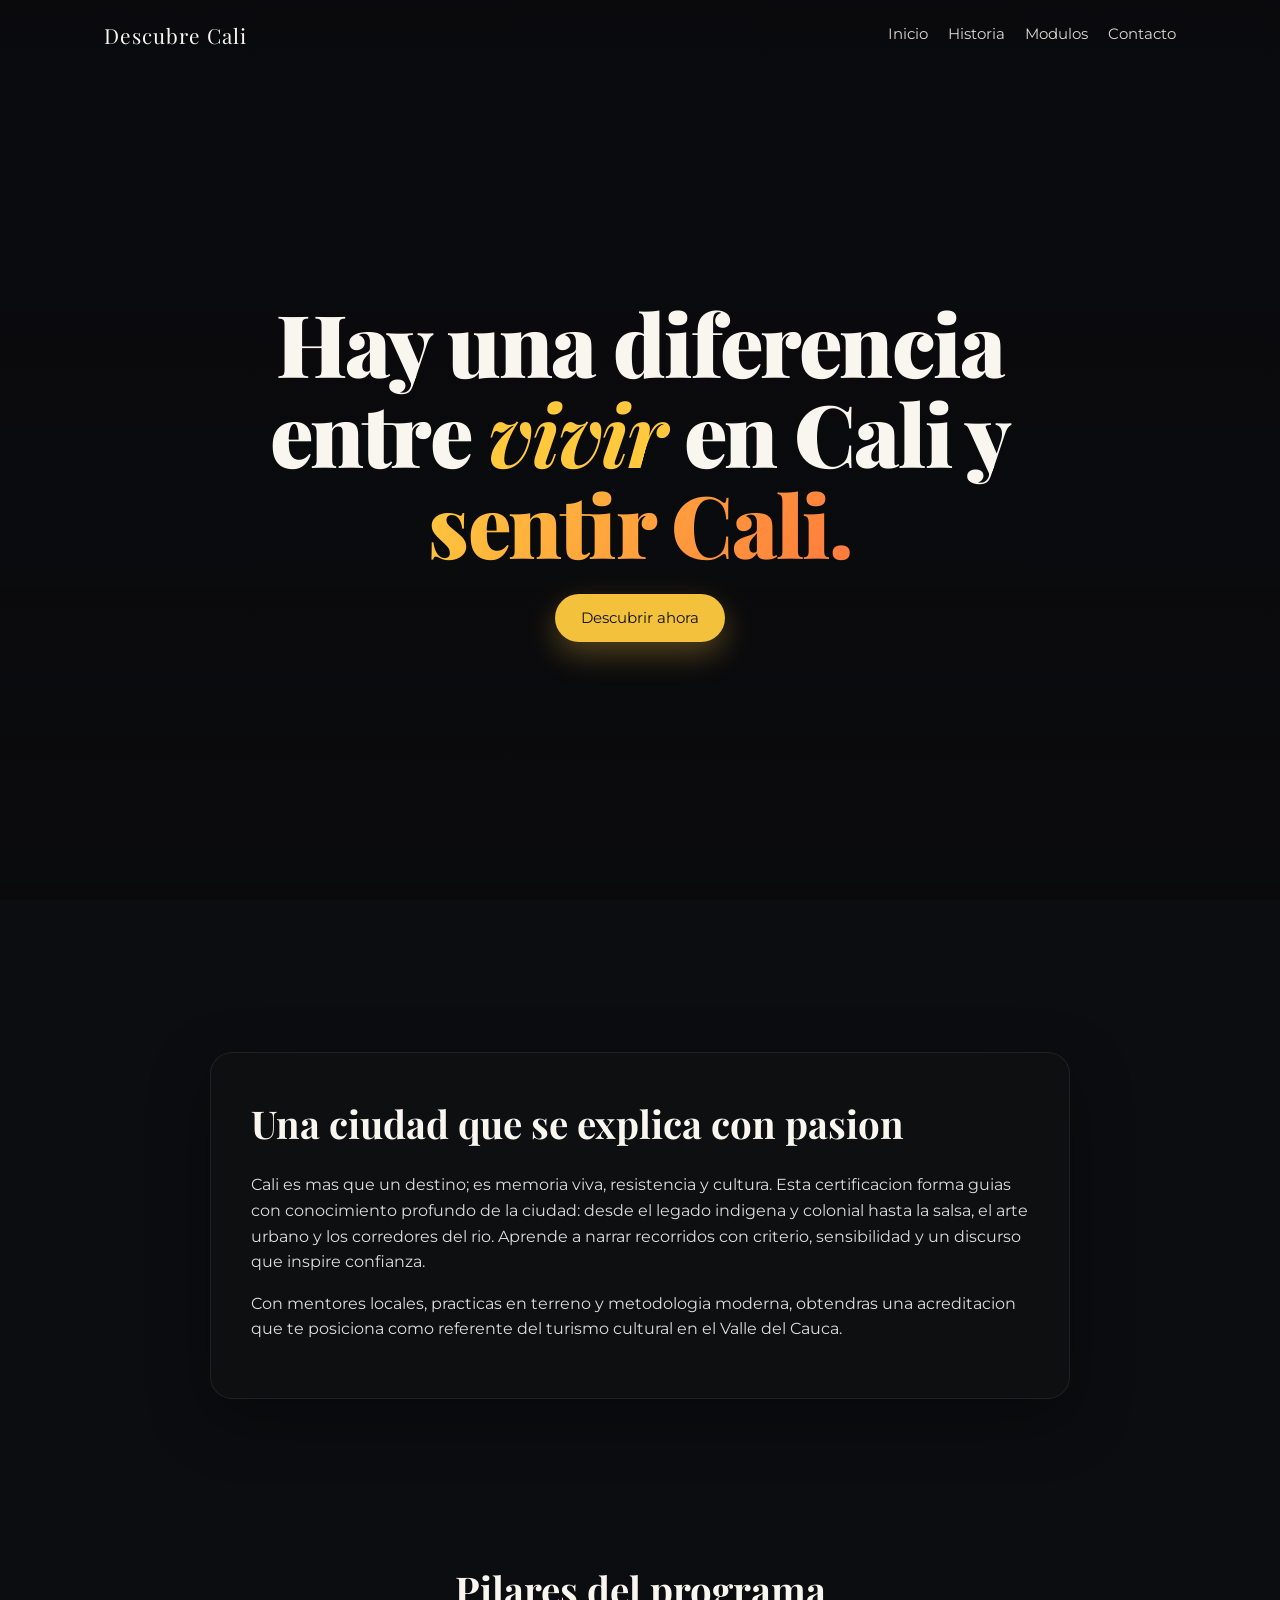
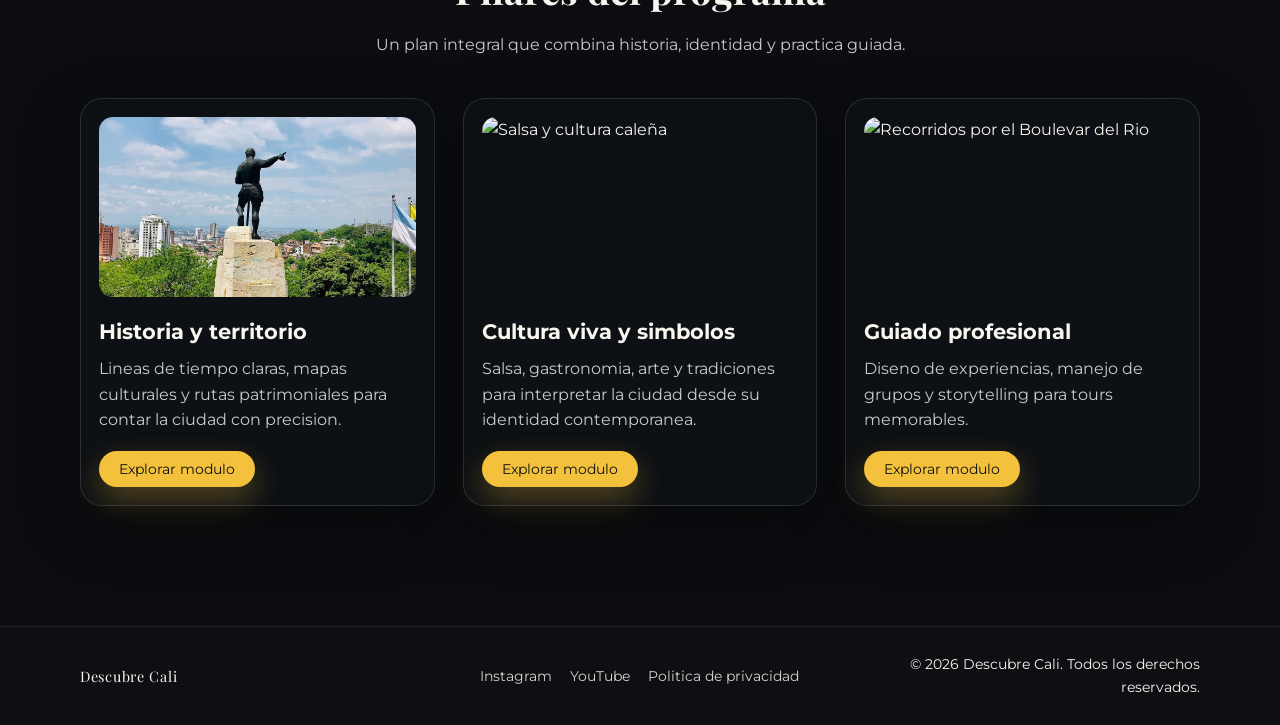
==== index.html @ f55038fa "Commit inicial proyecto pagina" ====
<!DOCTYPE html>
<html lang="es">
<head>
  <meta charset="UTF-8" />
  <meta name="viewport" content="width=device-width, initial-scale=1" />
  <title>Descubre Cali | Certificacion de Guias</title>
  <link rel="stylesheet" href="style.css" />
</head>
<body class="page">
  <!-- Background video layer -->
  <div class="bg-video" aria-hidden="true">
    <video
      class="bg-video__media"
      autoplay
      muted
      loop
      playsinline
      poster="media/cali-poster.jpg"
    >
      <source src="media/0522.mp4" type="video/mp4" />
    </video>
    <div class="bg-video__overlay"></div>
  </div>

  <!-- Header / Navigation -->
  <header class="site-header" id="site-header">
    <div class="site-header__inner">
      <a class="brand" href="#inicio" aria-label="Descubre Cali inicio">
        Descubre Cali
      </a>
      <nav class="nav" aria-label="Navegacion principal">
        <a class="nav__link" href="#inicio">Inicio</a>
        <a class="nav__link" href="#historia">Historia</a>
        <a class="nav__link" href="#modulos">Modulos</a>
        <a class="nav__link" href="#contacto">Contacto</a>
      </nav>
    </div>
  </header>

  <main class="main" id="inicio">
    <!-- Hero Section -->
    <section class="hero" aria-labelledby="hero-title">
      <div class="hero__content">
        <h1 class="hero__title" id="hero-title">
          Hay una diferencia entre <em>vivir</em> en Cali y <span class="hero__title-accent">sentir Cali.</span>
        </h1>
        <div class="hero__actions">
          <a class="btn btn--primary" href="#historia">Descubrir ahora</a>
        </div>
      </div>
    </section>

    <!-- Intro / Context Section -->
    <section class="intro" id="historia" aria-labelledby="intro-title">
      <div class="intro__inner">
        <h2 class="intro__title" id="intro-title">Una ciudad que se explica con pasion</h2>
        <p class="intro__text">
          Cali es mas que un destino; es memoria viva, resistencia y cultura.
          Esta certificacion forma guias con conocimiento profundo de la ciudad:
          desde el legado indigena y colonial hasta la salsa, el arte urbano y
          los corredores del rio. Aprende a narrar recorridos con criterio,
          sensibilidad y un discurso que inspire confianza.
        </p>
        <p class="intro__text">
          Con mentores locales, practicas en terreno y metodologia moderna,
          obtendras una acreditacion que te posiciona como referente del turismo
          cultural en el Valle del Cauca.
        </p>
      </div>
    </section>

    <!-- Feature Cards Section -->
    <section class="features" id="modulos" aria-labelledby="features-title">
      <div class="features__header">
        <h2 class="features__title" id="features-title">Pilares del programa</h2>
        <p class="features__subtitle">
          Un plan integral que combina historia, identidad y practica guiada.
        </p>
      </div>
      <div class="features__grid">
        <article class="feature-card">
          <img
            class="feature-card__image"
            src="media/sebastian.jpg"
            alt="Arquitectura historica de Cali"
          />
          <div class="feature-card__body">
            <h3 class="feature-card__title">Historia y territorio</h3>
            <p class="feature-card__text">
              Lineas de tiempo claras, mapas culturales y rutas patrimoniales
              para contar la ciudad con precision.
            </p>
            <button class="btn btn--primary btn--small" type="button">
              Explorar modulo
            </button>
          </div>
        </article>

        <article class="feature-card">
          <img
            class="feature-card__image"
            src="https://example.com/cali-cultura.jpg"
            alt="Salsa y cultura caleña"
          />
          <div class="feature-card__body">
            <h3 class="feature-card__title">Cultura viva y simbolos</h3>
            <p class="feature-card__text">
              Salsa, gastronomia, arte y tradiciones para interpretar la ciudad
              desde su identidad contemporanea.
            </p>
            <button class="btn btn--primary btn--small" type="button">
              Explorar modulo
            </button>
          </div>
        </article>

        <article class="feature-card">
          <img
            class="feature-card__image"
            src="https://example.com/cali-recorridos.jpg"
            alt="Recorridos por el Boulevar del Rio"
          />
          <div class="feature-card__body">
            <h3 class="feature-card__title">Guiado profesional</h3>
            <p class="feature-card__text">
              Diseno de experiencias, manejo de grupos y storytelling para tours
              memorables.
            </p>
            <button class="btn btn--primary btn--small" type="button">
              Explorar modulo
            </button>
          </div>
        </article>
      </div>
    </section>
  </main>

  <!-- Footer -->
  <footer class="footer" id="contacto">
    <div class="footer__inner">
      <div class="footer__brand">Descubre Cali</div>
      <div class="footer__links">
        <a class="footer__link" href="#">Instagram</a>
        <a class="footer__link" href="#">YouTube</a>
        <a class="footer__link" href="#">Politica de privacidad</a>
      </div>
      <div class="footer__copy">© 2026 Descubre Cali. Todos los derechos reservados.</div>
    </div>
  </footer>

  <script src="script.js"></script>
</body>
</html>
---- style.css ----
@import url("https://fonts.googleapis.com/css2?family=Montserrat:wght@300;400;500;600;700&display=swap");
@import url("https://fonts.googleapis.com/css2?family=Playfair+Display:wght@600;700;900&family=Inter:wght@300;400;500;600&display=swap");

:root {
  --font-display: "Playfair Display", serif;
    --color-accent: #ffc83d;       /* amarillo Cali */
  --color-accent-hover: #ffd866;
  --color-accent-glow: rgba(255, 200, 61, 0.45);
  --color-ivory: #f9f5ef;
  --color-gold: #f4c13d;
  --color-gold-dark: #d9a726;
  --color-ink: #0f1113;
  --color-ink-80: rgba(15, 17, 19, 0.8);
  --color-ink-60: rgba(15, 17, 19, 0.6);
  --color-glass: rgba(18, 20, 24, 0.55);
  --color-glass-border: rgba(255, 255, 255, 0.12);
  --shadow-soft: 0 20px 60px rgba(0, 0, 0, 0.35);
  --radius-lg: 22px;
  --radius-md: 14px;
  --radius-sm: 10px;
  --container-width: 1120px;
  --header-height: 72px;
}

* {
  box-sizing: border-box;
  margin: 0;
  padding: 0;
}

body.page {
  font-family: "Montserrat", sans-serif;
  color: var(--color-ivory);
  background: #0b0d10;
  min-height: 100vh;
  line-height: 1.6;
  overflow-x: hidden;
}

a {
  color: inherit;
  text-decoration: none;
}

button {
  font-family: inherit;
}

.bg-video {
  position: fixed;
  inset: 0;
  z-index: -2;
  width: 100vw;
  height: 100vh;
  overflow: hidden;
}

.bg-video__media {
  width: 100%;
  height: 100%;
  object-fit: cover;
}

.bg-video__overlay {
  position: absolute;
  inset: 0;
  background:
    linear-gradient(180deg, rgba(11,11,13,0.55) 0%, rgba(11,11,13,0.7) 60%, rgba(11,11,13,0.92) 100%);
  backdrop-filter: brightness(0.85) saturate(1.1);
}

.site-header {
  position: sticky;
  top: 0;
  height: var(--header-height);
  width: 100%;
  z-index: 10;
  transition: background-color 0.3s ease, backdrop-filter 0.3s ease;
}

.site-header__inner {
  max-width: var(--container-width);
  margin: 0 auto;
  padding: 0 24px;
  height: 100%;
  display: flex;
  align-items: center;
  justify-content: space-between;
}

.site-header--scrolled {
  background-color: rgba(6, 8, 10, 0.75);
  backdrop-filter: blur(12px);
  border-bottom: 1px solid rgba(255, 255, 255, 0.08);
}

.brand {
  font-family: "Playfair Display", serif;
  font-size: 1.3rem;
  letter-spacing: 0.05em;
}

.nav {
  display: flex;
  gap: 20px;
  font-size: 0.95rem;
}

.nav__link {
  position: relative;
  padding-bottom: 4px;
  opacity: 0.88;
  transition: opacity 0.3s ease;
}

.nav__link::after {
  content: "";
  position: absolute;
  left: 0;
  bottom: 0;
  width: 0;
  height: 2px;
  background: var(--color-gold);
  transition: width 0.3s ease;
}

.nav__link:hover,
.nav__link:focus {
  opacity: 1;
}

.nav__link:hover::after,
.nav__link:focus::after {
  width: 100%;
}

.main {
  position: relative;
  z-index: 1;
}

.hero {
  min-height: 100svh;
  display: grid;
  align-items: center;
  justify-items: center;
  padding: var(--header-height) 24px 24px;
}

.hero__content {
  width: 100%;
  max-width: 720px;
  margin: 0 auto;
  text-align: center;
  transform: translateY(-8vh);
}

.hero__eyebrow {
  text-transform: uppercase;
  letter-spacing: 0.3em;
  font-size: 0.75rem;
  color: var(--color-gold);
  margin-bottom: 18px;
}

.hero__title {
  font-family: var(--font-display);
  font-weight: 900;
  font-size: clamp(2.4rem, 7vw, 5.4rem);
  line-height: 1.05;
  letter-spacing: -0.02em;
  margin: 0 0 1.5rem;
}
.hero__title em {
  font-style: italic;
  font-weight: 700;
  color: var(--color-accent);
}
.hero__title-accent {
  display: inline-block;
  background: linear-gradient(120deg, #ffc83d 0%, #ff7a3d 100%);
  -webkit-background-clip: text;
  background-clip: text;
  color: transparent;
}

.hero__actions {
  display: flex;
  justify-content: center;
  gap: 16px;
  flex-wrap: wrap;
  margin-top: 24px;
}

.hero__badge {
  margin-top: 40px;
  display: inline-flex;
  gap: 12px;
  align-items: center;
  padding: 10px 18px;
  border-radius: 999px;
  background: rgba(244, 193, 61, 0.15);
  border: 1px solid rgba(244, 193, 61, 0.4);
  max-width: fit-content;
}

.hero__badge-label {
  font-size: 0.75rem;
  letter-spacing: 0.2em;
  text-transform: uppercase;
}

.hero__badge-value {
  font-weight: 600;
}

.btn {
  border: none;
  cursor: pointer;
  border-radius: 999px;
  padding: 12px 26px;
  font-size: 0.95rem;
  transition: transform 0.3s ease, box-shadow 0.3s ease, background-color 0.3s ease, color 0.3s ease;
}

.btn--primary {
  background: var(--color-gold);
  color: var(--color-ink);
  box-shadow: 0 12px 30px rgba(244, 193, 61, 0.3);
}

.btn--primary:hover {
  background: var(--color-gold-dark);
  transform: translateY(-1px);
}

.btn--ghost {
  background: transparent;
  color: var(--color-ivory);
  border: 1px solid rgba(255, 255, 255, 0.35);
}

.btn--ghost:hover {
  background: rgba(255, 255, 255, 0.08);
  transform: translateY(-1px);
}

.btn--small {
  padding: 10px 20px;
  font-size: 0.85rem;
}

.intro {
  padding: 80px 24px;
  scroll-margin-top: calc(var(--header-height) + 16px);
}

.intro__inner {
  max-width: 860px;
  margin: 0 auto;
  background: var(--color-ink-60);
  border: 1px solid rgba(255, 255, 255, 0.08);
  border-radius: var(--radius-lg);
  padding: 40px;
  box-shadow: var(--shadow-soft);
}

.intro__title {
  font-family: "Playfair Display", serif;
  font-size: clamp(1.8rem, 3vw, 2.6rem);
  margin-bottom: 18px;
}

.intro__text {
  color: rgba(255, 255, 255, 0.86);
  margin-bottom: 16px;
}

.features {
  padding: 80px 24px 120px;
}

.features__header {
  max-width: 720px;
  margin: 0 auto 40px;
  text-align: center;
}

.features__title {
  font-family: "Playfair Display", serif;
  font-size: clamp(2rem, 3vw, 2.8rem);
  margin-bottom: 12px;
}

.features__subtitle {
  color: rgba(255, 255, 255, 0.78);
}

.features__grid {
  max-width: var(--container-width);
  margin: 0 auto;
  display: grid;
  gap: 28px;
}

.feature-card {
  background: var(--color-glass);
  border: 1px solid var(--color-glass-border);
  border-radius: var(--radius-lg);
  padding: 18px;
  display: grid;
  gap: 18px;
  backdrop-filter: blur(16px);
  box-shadow: var(--shadow-soft);
  transition: transform 0.35s ease, box-shadow 0.35s ease;
}

.feature-card:hover {
  transform: scale(1.03);
  box-shadow: 0 24px 80px rgba(0, 0, 0, 0.4);
}

.feature-card__image {
  width: 100%;
  height: 180px;
  object-fit: cover;
  border-radius: var(--radius-md);
}

.feature-card__title {
  font-size: 1.3rem;
  margin-bottom: 8px;
}

.feature-card__text {
  color: rgba(255, 255, 255, 0.78);
  margin-bottom: 18px;
}

.footer {
  background: var(--color-ink-80);
  padding: 26px 24px;
  border-top: 1px solid rgba(255, 255, 255, 0.08);
}

.footer__inner {
  max-width: var(--container-width);
  margin: 0 auto;
  display: grid;
  gap: 12px;
  text-align: center;
  font-size: 0.9rem;
}

.footer__brand {
  font-family: "Playfair Display", serif;
  letter-spacing: 0.05em;
}

.footer__links {
  display: flex;
  justify-content: center;
  gap: 18px;
  flex-wrap: wrap;
}

.footer__link {
  opacity: 0.85;
  transition: opacity 0.3s ease;
}

.footer__link:hover {
  opacity: 1;
}

@media (min-width: 768px) {
  .hero {
    padding: var(--header-height) 48px 32px;
  }

  .hero__content {
    margin: 0;
  }

  .features__grid {
    grid-template-columns: repeat(2, minmax(0, 1fr));
  }

  .footer__inner {
    grid-template-columns: repeat(3, minmax(0, 1fr));
    text-align: left;
    align-items: center;
  }

  .footer__links {
    justify-content: center;
  }

  .footer__copy {
    text-align: right;
  }
}

@media (min-width: 1024px) {
  .hero {
    padding: 160px 64px 120px;
  }

  .features__grid {
    grid-template-columns: repeat(3, minmax(0, 1fr));
  }
}

@media (min-width: 1280px) {
  .hero__content {
    max-width: 760px;
  }
}

@media (prefers-reduced-motion: reduce) {
  *,
  *::before,
  *::after {
    animation-duration: 0.01ms !important;
    animation-iteration-count: 1 !important;
    transition-duration: 0.01ms !important;
    scroll-behavior: auto !important;
  }
}
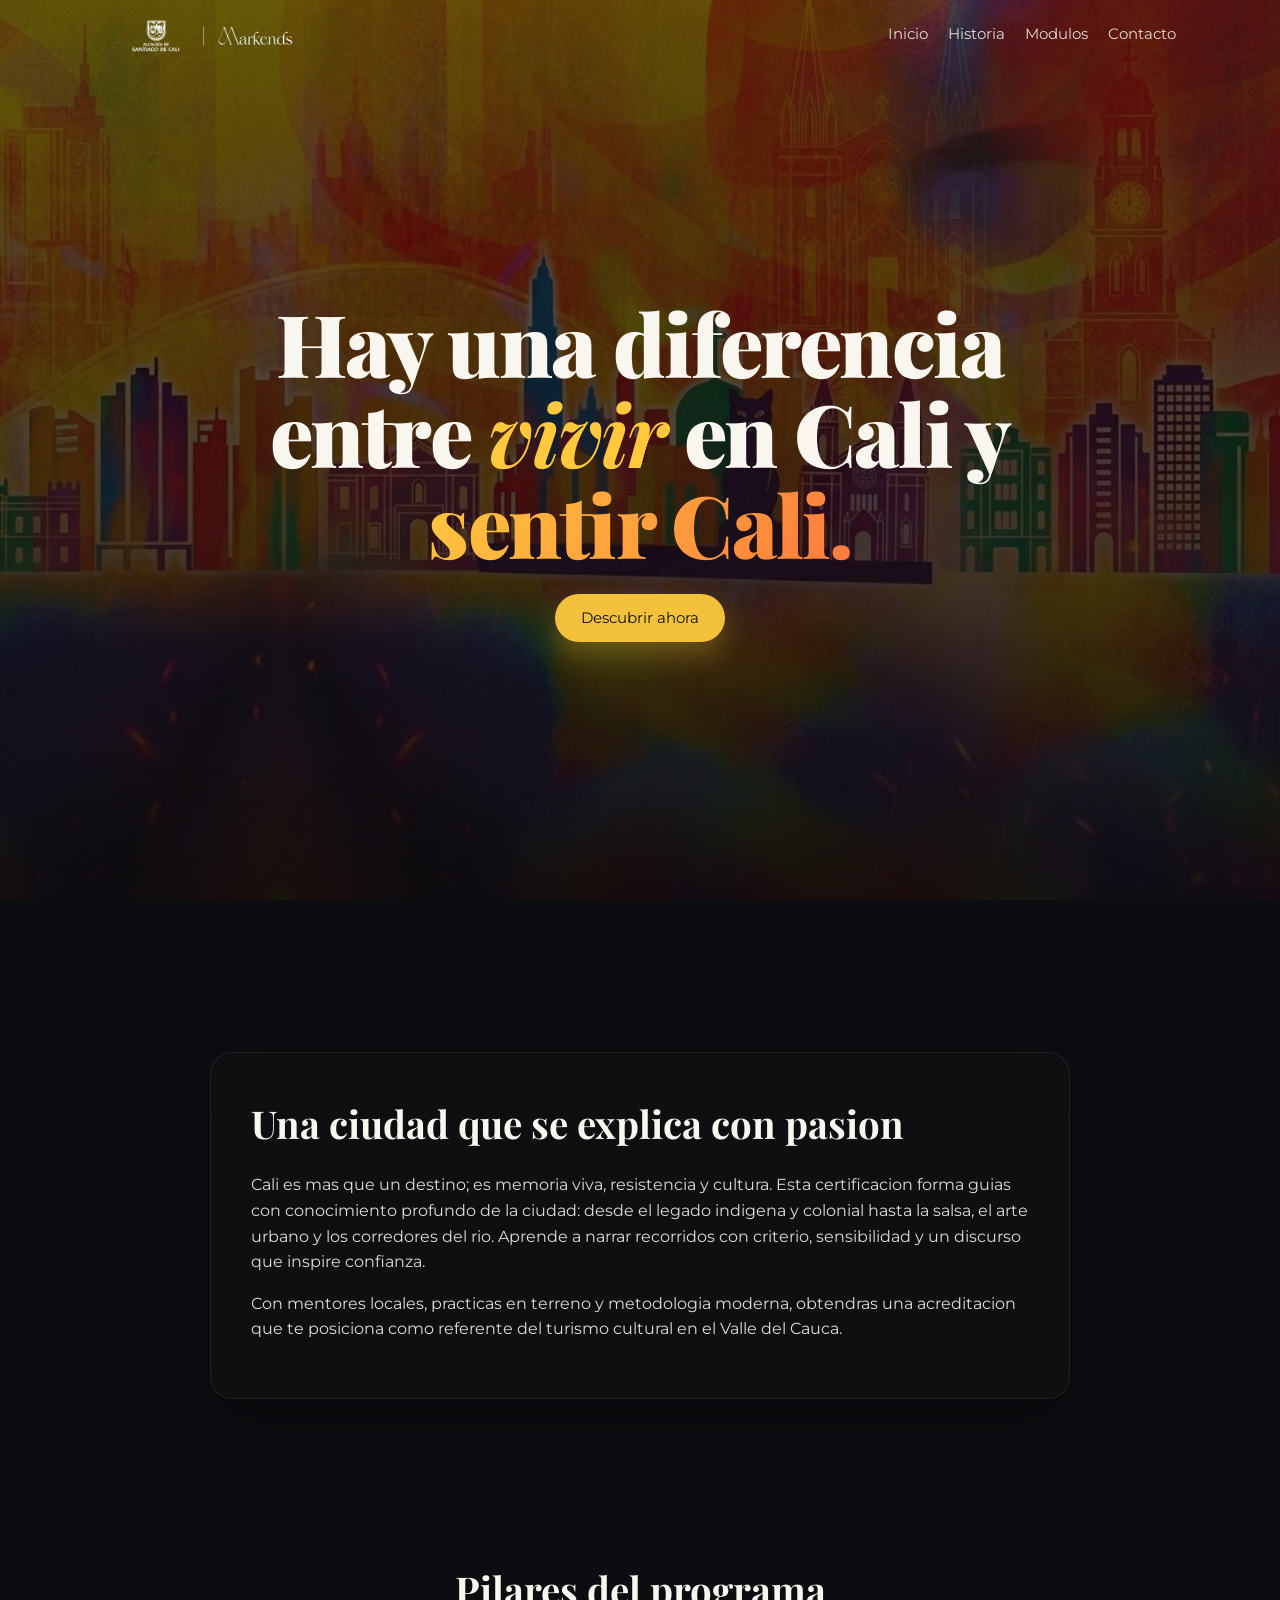
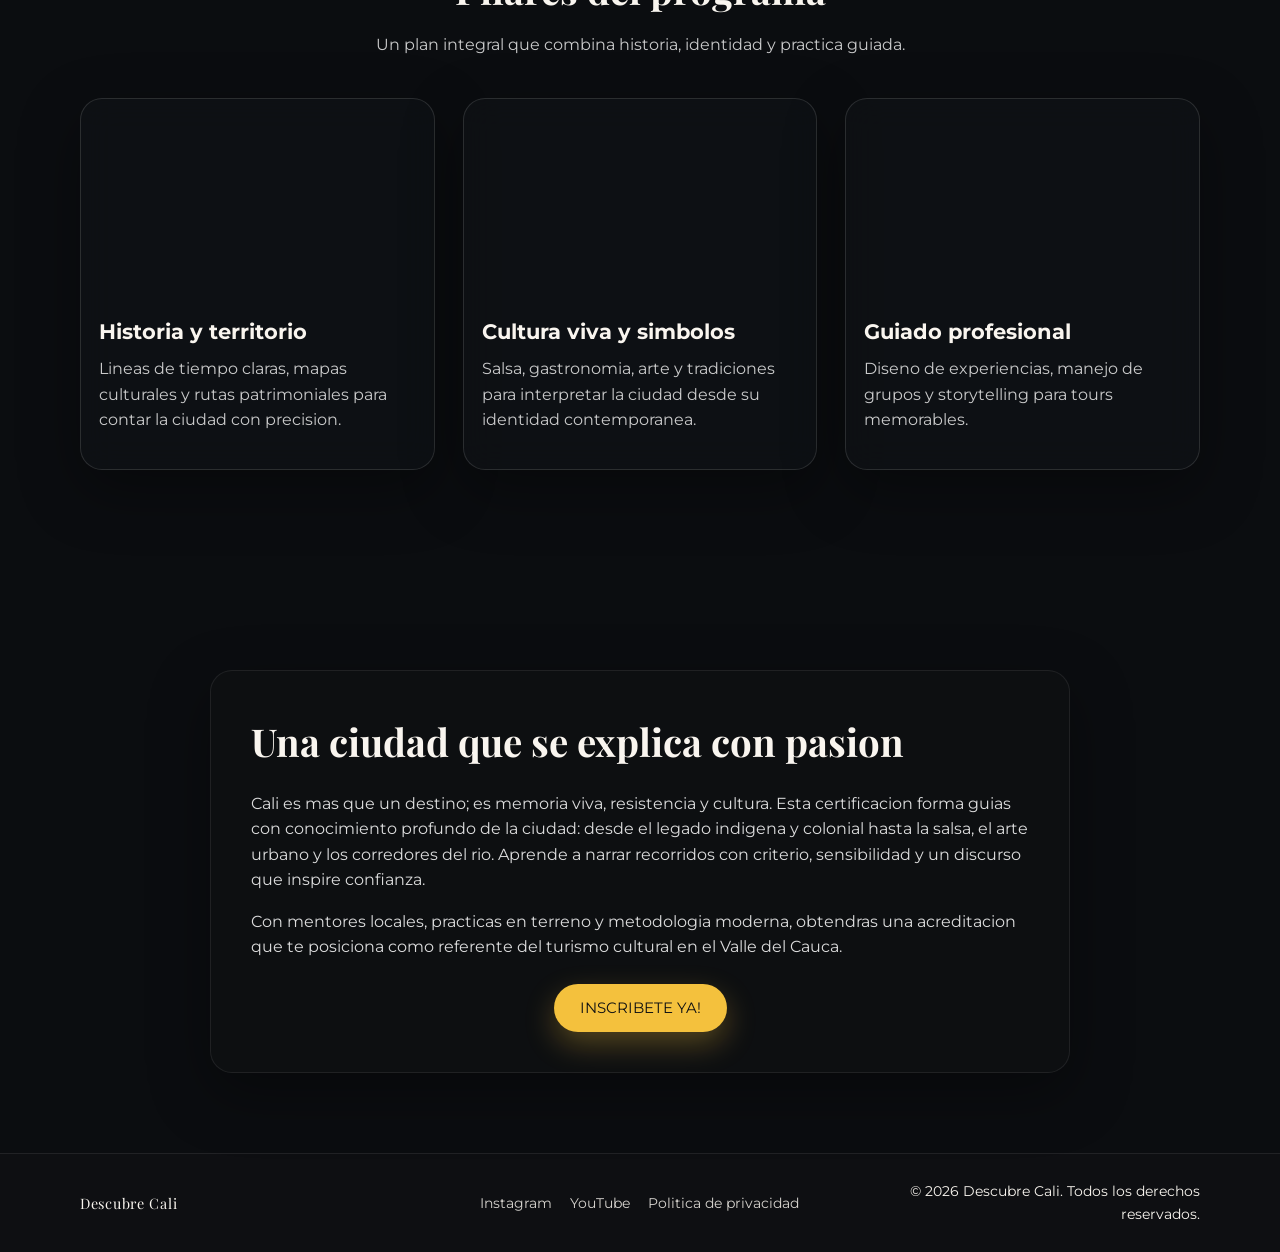
==== commit 453706f2: "cualquiercosa" ====
--- a/index.html
+++ b/index.html
@@ -7,18 +7,9 @@
   <link rel="stylesheet" href="style.css" />
 </head>
 <body class="page">
-  <!-- Background video layer -->
+  <!-- Background media layer -->
   <div class="bg-video" aria-hidden="true">
-    <video
-      class="bg-video__media"
-      autoplay
-      muted
-      loop
-      playsinline
-      poster="media/cali-poster.jpg"
-    >
-      <source src="media/0522.mp4" type="video/mp4" />
-    </video>
+    <img class="bg-video__media" src="media/nere.jpeg" alt="" />
     <div class="bg-video__overlay"></div>
   </div>
 
@@ -26,7 +17,7 @@
   <header class="site-header" id="site-header">
     <div class="site-header__inner">
       <a class="brand" href="#inicio" aria-label="Descubre Cali inicio">
-        Descubre Cali
+        <img class="brand__logo" src="media/dossier.png" alt="Descubre Cali" />
       </a>
       <nav class="nav" aria-label="Navegacion principal">
         <a class="nav__link" href="#inicio">Inicio</a>
@@ -79,64 +70,88 @@
       </div>
       <div class="features__grid">
         <article class="feature-card">
-          <img
-            class="feature-card__image"
-            src="media/sebastian.jpg"
-            alt="Arquitectura historica de Cali"
-          />
+          <video
+            class="feature-card__media"
+            muted
+            loop
+            playsinline
+            preload="metadata"
+          >
+            <source src="media/0522.mp4" type="video/mp4" />
+          </video>
           <div class="feature-card__body">
             <h3 class="feature-card__title">Historia y territorio</h3>
             <p class="feature-card__text">
               Lineas de tiempo claras, mapas culturales y rutas patrimoniales
               para contar la ciudad con precision.
             </p>
-            <button class="btn btn--primary btn--small" type="button">
-              Explorar modulo
-            </button>
           </div>
         </article>
 
         <article class="feature-card">
-          <img
-            class="feature-card__image"
-            src="https://example.com/cali-cultura.jpg"
-            alt="Salsa y cultura caleña"
-          />
+          <video
+            class="feature-card__media"
+            muted
+            loop
+            playsinline
+            preload="metadata"
+          >
+            <source src="media/cali-cultura.mp4" type="video/mp4" />
+          </video>
           <div class="feature-card__body">
             <h3 class="feature-card__title">Cultura viva y simbolos</h3>
             <p class="feature-card__text">
               Salsa, gastronomia, arte y tradiciones para interpretar la ciudad
               desde su identidad contemporanea.
             </p>
-            <button class="btn btn--primary btn--small" type="button">
-              Explorar modulo
-            </button>
           </div>
         </article>
 
         <article class="feature-card">
-          <img
-            class="feature-card__image"
-            src="https://example.com/cali-recorridos.jpg"
-            alt="Recorridos por el Boulevar del Rio"
-          />
+          <video
+            class="feature-card__media"
+            muted
+            loop
+            playsinline
+            preload="metadata"
+          >
+            <source src="media/cali-recorridos.mp4" type="video/mp4" />
+          </video>
           <div class="feature-card__body">
             <h3 class="feature-card__title">Guiado profesional</h3>
             <p class="feature-card__text">
               Diseno de experiencias, manejo de grupos y storytelling para tours
               memorables.
             </p>
-            <button class="btn btn--primary btn--small" type="button">
-              Explorar modulo
-            </button>
           </div>
         </article>
+      </div>
+    </section>
+
+    <section class="intro" id="historia" aria-labelledby="intro-title">
+      <div class="intro__inner">
+        <h2 class="intro__title" id="intro-title">Una ciudad que se explica con pasion</h2>
+        <p class="intro__text">
+          Cali es mas que un destino; es memoria viva, resistencia y cultura.
+          Esta certificacion forma guias con conocimiento profundo de la ciudad:
+          desde el legado indigena y colonial hasta la salsa, el arte urbano y
+          los corredores del rio. Aprende a narrar recorridos con criterio,
+          sensibilidad y un discurso que inspire confianza.
+        </p>
+        <p class="intro__text">
+          Con mentores locales, practicas en terreno y metodologia moderna,
+          obtendras una acreditacion que te posiciona como referente del turismo
+          cultural en el Valle del Cauca.
+        </p>
+        <div class="hero__actions">
+          <a class="btn btn--primary" href="#historia">INSCRIBETE YA!</a>
+        </div>
       </div>
     </section>
   </main>
 
   <!-- Footer -->
-  <footer class="footer" id="contacto">
+  <footer class="footer" id="footer">
     <div class="footer__inner">
       <div class="footer__brand">Descubre Cali</div>
       <div class="footer__links">
--- a/style.css
+++ b/style.css
@@ -95,9 +95,16 @@
 }
 
 .brand {
-  font-family: "Playfair Display", serif;
-  font-size: 1.3rem;
-  letter-spacing: 0.05em;
+  display: inline-flex;
+  align-items: center;
+  gap: 10px;
+}
+
+.brand__logo {
+  height: clamp(28px, 3.2vw, 44px);
+  width: auto;
+  max-width: 200px;
+  display: block;
 }
 
 .nav {
@@ -307,24 +314,36 @@
   background: var(--color-glass);
   border: 1px solid var(--color-glass-border);
   border-radius: var(--radius-lg);
-  padding: 18px;
+  padding: 0;
   display: grid;
   gap: 18px;
   backdrop-filter: blur(16px);
   box-shadow: var(--shadow-soft);
-  transition: transform 0.35s ease, box-shadow 0.35s ease;
+  overflow: hidden;
+  transition: transform 0.35s ease, box-shadow 0.35s ease, border-color 0.35s ease, background-color 0.35s ease;
 }
 
 .feature-card:hover {
-  transform: scale(1.03);
-  box-shadow: 0 24px 80px rgba(0, 0, 0, 0.4);
-}
-
-.feature-card__image {
+  transform: translateY(-8px) scale(1.02);
+  background-color: rgba(30, 34, 40, 0.6);
+  border-color: rgba(255, 200, 61, 0.35);
+  box-shadow: 0 30px 90px rgba(0, 0, 0, 0.45), 0 0 30px rgba(255, 200, 61, 0.18);
+}
+
+.feature-card__media {
   width: 100%;
   height: 180px;
   object-fit: cover;
-  border-radius: var(--radius-md);
+  display: block;
+  transition: transform 0.35s ease;
+}
+
+.feature-card__body {
+  padding: 18px;
+}
+
+.feature-card:hover .feature-card__media {
+  transform: scale(1.08);
 }
 
 .feature-card__title {
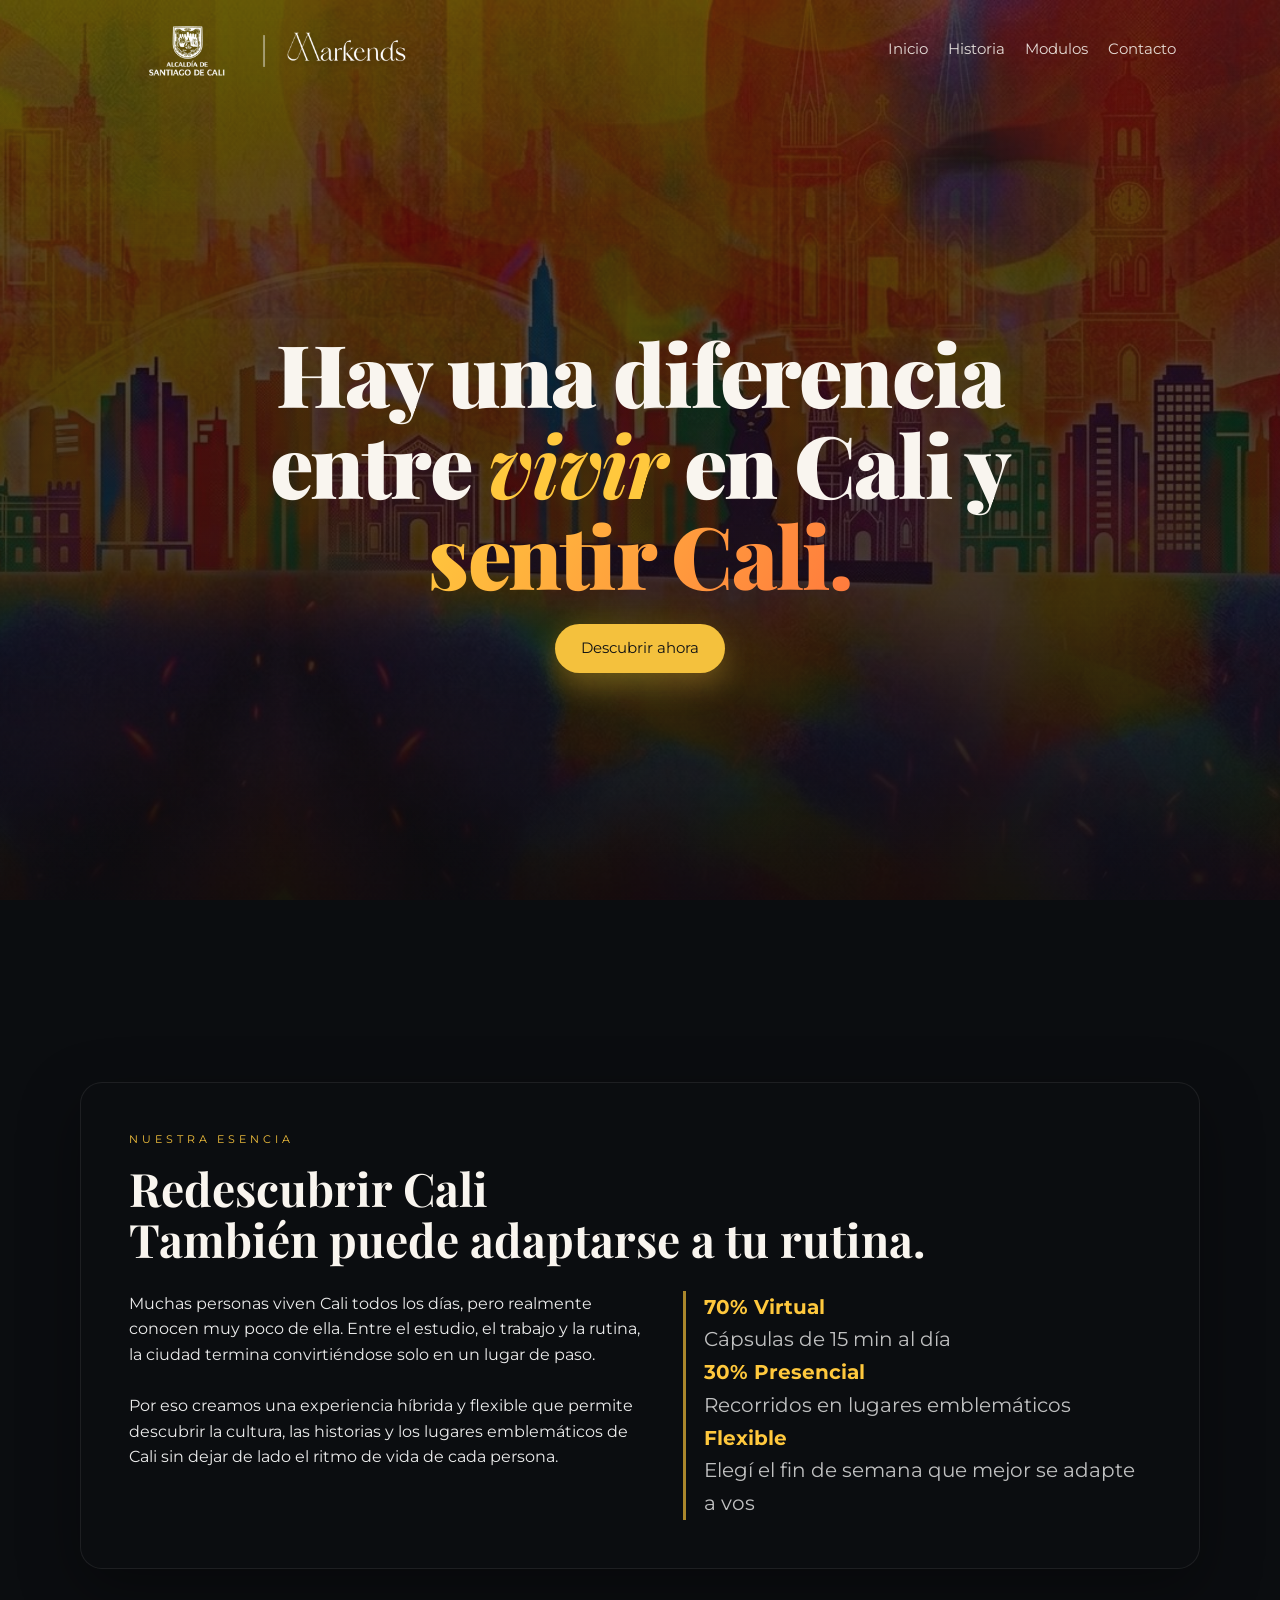
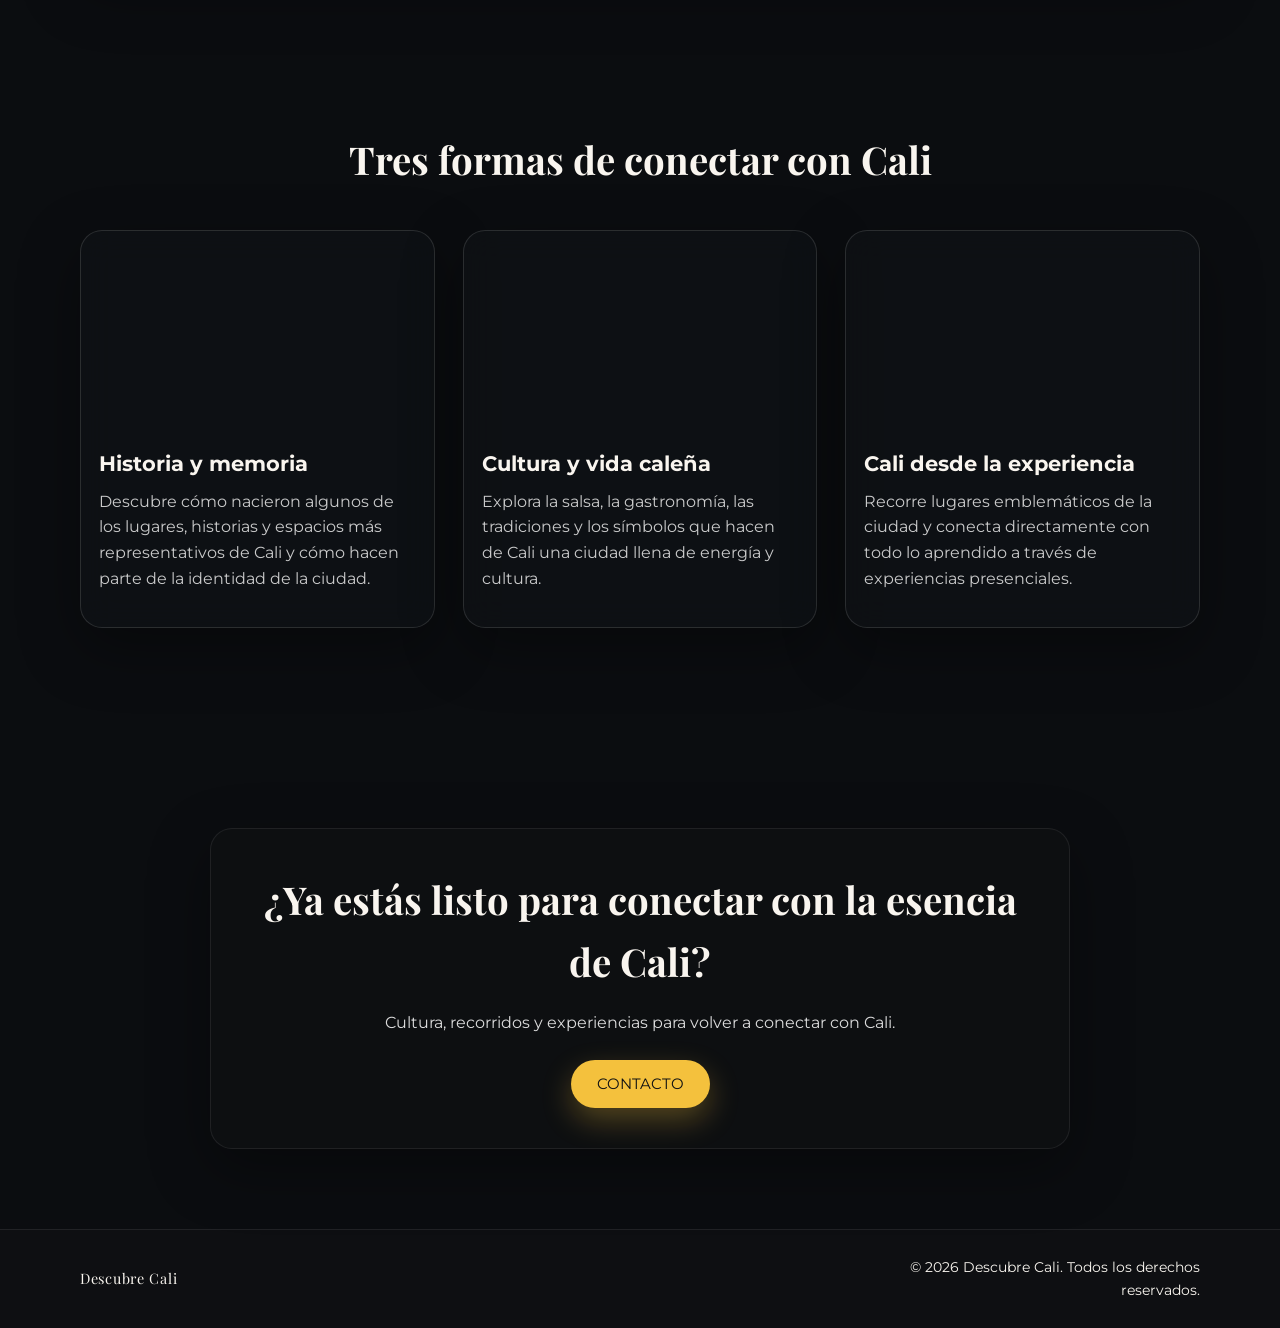
==== commit ede09433: "el final se acerca" ====
--- a/index.html
+++ b/index.html
@@ -3,7 +3,7 @@
 <head>
   <meta charset="UTF-8" />
   <meta name="viewport" content="width=device-width, initial-scale=1" />
-  <title>Descubre Cali | Certificacion de Guias</title>
+  <title>Descubre Cali</title>
   <link rel="stylesheet" href="style.css" />
 </head>
 <body class="page">
@@ -23,7 +23,7 @@
         <a class="nav__link" href="#inicio">Inicio</a>
         <a class="nav__link" href="#historia">Historia</a>
         <a class="nav__link" href="#modulos">Modulos</a>
-        <a class="nav__link" href="#contacto">Contacto</a>
+        <a class="nav__link" href="contact.html">Contacto</a>
       </nav>
     </div>
   </header>
@@ -42,31 +42,46 @@
     </section>
 
     <!-- Intro / Context Section -->
-    <section class="intro" id="historia" aria-labelledby="intro-title">
-      <div class="intro__inner">
-        <h2 class="intro__title" id="intro-title">Una ciudad que se explica con pasion</h2>
-        <p class="intro__text">
-          Cali es mas que un destino; es memoria viva, resistencia y cultura.
-          Esta certificacion forma guias con conocimiento profundo de la ciudad:
-          desde el legado indigena y colonial hasta la salsa, el arte urbano y
-          los corredores del rio. Aprende a narrar recorridos con criterio,
-          sensibilidad y un discurso que inspire confianza.
-        </p>
-        <p class="intro__text">
-          Con mentores locales, practicas en terreno y metodologia moderna,
-          obtendras una acreditacion que te posiciona como referente del turismo
-          cultural en el Valle del Cauca.
-        </p>
+    <section class="intro" id="historia">
+      <div class="intro__container">
+        <p class="section__eyebrow">Nuestra esencia</p>
+        <h2 class="section__title">
+          Redescubrir Cali<br />También puede adaptarse a tu rutina.
+        </h2>
+
+        <div class="intro__grid">
+          <div class="intro__copy">
+            <p>
+              Muchas personas viven Cali todos los días, pero realmente conocen muy 
+              poco de ella. Entre el estudio, 
+              el trabajo y la rutina, la ciudad termina convirtiéndose 
+              solo en un lugar de paso.<br>
+
+              <br>Por eso creamos una experiencia híbrida y flexible que permite descubrir 
+              la cultura, las historias y los lugares emblemáticos de Cali sin dejar de lado 
+              el ritmo de vida de cada persona.
+            </p>
+          </div>
+          <p class="intro__lead">
+           <strong>70% Virtual</strong>
+           <br /><aem>Cápsulas de 15 min al día</aem>
+           <br />
+           <strong>30% Presencial</strong>
+            <br /><aem>Recorridos en lugares emblemáticos</aem>
+            <br />
+            <strong>Flexible</strong>
+            <br /><aem>Elegí el fin de semana que mejor se adapte a vos</aem>
+            <br />
+            
+          </p>
+        </div>
       </div>
     </section>
 
     <!-- Feature Cards Section -->
     <section class="features" id="modulos" aria-labelledby="features-title">
       <div class="features__header">
-        <h2 class="features__title" id="features-title">Pilares del programa</h2>
-        <p class="features__subtitle">
-          Un plan integral que combina historia, identidad y practica guiada.
-        </p>
+        <h2 class="features__title" id="features-title">Tres formas de conectar con Cali</h2>
       </div>
       <div class="features__grid">
         <article class="feature-card">
@@ -80,10 +95,11 @@
             <source src="media/0522.mp4" type="video/mp4" />
           </video>
           <div class="feature-card__body">
-            <h3 class="feature-card__title">Historia y territorio</h3>
+            <h3 class="feature-card__title">Historia y memoria</h3>
             <p class="feature-card__text">
-              Lineas de tiempo claras, mapas culturales y rutas patrimoniales
-              para contar la ciudad con precision.
+              Descubre cómo nacieron algunos de los lugares, historias 
+              y espacios más representativos de Cali y cómo hacen parte de la 
+              identidad de la ciudad.
             </p>
           </div>
         </article>
@@ -96,13 +112,14 @@
             playsinline
             preload="metadata"
           >
-            <source src="media/cali-cultura.mp4" type="video/mp4" />
+            <source src="media/0523.mp4" type="video/mp4" />
           </video>
           <div class="feature-card__body">
-            <h3 class="feature-card__title">Cultura viva y simbolos</h3>
+            <h3 class="feature-card__title">Cultura y vida caleña</h3>
             <p class="feature-card__text">
-              Salsa, gastronomia, arte y tradiciones para interpretar la ciudad
-              desde su identidad contemporanea.
+              Explora la salsa, la gastronomía, las tradiciones 
+              y los símbolos que hacen de Cali una ciudad llena de 
+              energía y cultura.
             </p>
           </div>
         </article>
@@ -115,36 +132,28 @@
             playsinline
             preload="metadata"
           >
-            <source src="media/cali-recorridos.mp4" type="video/mp4" />
+            <source src="media/0524.mp4" type="video/mp4" />
           </video>
           <div class="feature-card__body">
-            <h3 class="feature-card__title">Guiado profesional</h3>
+            <h3 class="feature-card__title">Cali desde la experiencia</h3>
             <p class="feature-card__text">
-              Diseno de experiencias, manejo de grupos y storytelling para tours
-              memorables.
+              Recorre lugares emblemáticos de la ciudad y conecta directamente 
+              con todo lo aprendido a través de 
+              experiencias presenciales.
             </p>
           </div>
         </article>
       </div>
     </section>
 
-    <section class="intro" id="historia" aria-labelledby="intro-title">
+    <section class="intro intro--centered" id="historia" aria-labelledby="intro-title">
       <div class="intro__inner">
-        <h2 class="intro__title" id="intro-title">Una ciudad que se explica con pasion</h2>
+        <h2 class="intro__title" id="intro-title">¿Ya estás listo para conectar con la esencia de Cali?</h2>
         <p class="intro__text">
-          Cali es mas que un destino; es memoria viva, resistencia y cultura.
-          Esta certificacion forma guias con conocimiento profundo de la ciudad:
-          desde el legado indigena y colonial hasta la salsa, el arte urbano y
-          los corredores del rio. Aprende a narrar recorridos con criterio,
-          sensibilidad y un discurso que inspire confianza.
-        </p>
-        <p class="intro__text">
-          Con mentores locales, practicas en terreno y metodologia moderna,
-          obtendras una acreditacion que te posiciona como referente del turismo
-          cultural en el Valle del Cauca.
+        Cultura, recorridos y experiencias para volver a conectar con Cali.
         </p>
         <div class="hero__actions">
-          <a class="btn btn--primary" href="#historia">INSCRIBETE YA!</a>
+          <a class="btn btn--primary" href="contact.html">CONTACTO</a>
         </div>
       </div>
     </section>
@@ -154,11 +163,7 @@
   <footer class="footer" id="footer">
     <div class="footer__inner">
       <div class="footer__brand">Descubre Cali</div>
-      <div class="footer__links">
-        <a class="footer__link" href="#">Instagram</a>
-        <a class="footer__link" href="#">YouTube</a>
-        <a class="footer__link" href="#">Politica de privacidad</a>
-      </div>
+      <br />
       <div class="footer__copy">© 2026 Descubre Cali. Todos los derechos reservados.</div>
     </div>
   </footer>
--- a/style.css
+++ b/style.css
@@ -19,8 +19,10 @@
   --radius-md: 14px;
   --radius-sm: 10px;
   --container-width: 1120px;
-  --header-height: 72px;
-}
+  --header-height: clamp(72px, 8vw, 120px);
+}
+
+html { scroll-behavior: smooth; }
 
 * {
   box-sizing: border-box;
@@ -101,10 +103,11 @@
 }
 
 .brand__logo {
-  height: clamp(28px, 3.2vw, 44px);
+  height: clamp(44px, 6vw, 96px);
   width: auto;
-  max-width: 200px;
+  max-width: 320px;
   display: block;
+  object-fit: contain;
 }
 
 .nav {
@@ -262,6 +265,62 @@
   scroll-margin-top: calc(var(--header-height) + 16px);
 }
 
+.intro__container {
+  max-width: var(--container-width);
+  margin: 0 auto;
+  background: rgba(12, 14, 17, 0.68);
+  border: 1px solid rgba(255, 255, 255, 0.08);
+  border-radius: var(--radius-lg);
+  padding: clamp(28px, 4vw, 48px);
+  box-shadow: var(--shadow-soft);
+}
+
+.section__eyebrow {
+  text-transform: uppercase;
+  letter-spacing: 0.35em;
+  font-size: 0.7rem;
+  color: var(--color-gold);
+  margin-bottom: 14px;
+}
+
+.section__title {
+  font-family: var(--font-display);
+  font-size: clamp(2rem, 3.6vw, 3.1rem);
+  line-height: 1.1;
+  margin-bottom: 26px;
+}
+
+.intro__grid {
+  display: grid;
+  gap: 24px;
+}
+
+.intro__lead {
+  font-size: clamp(1.05rem, 1.6vw, 1.35rem);
+  line-height: 1.6;
+  color: rgba(255, 255, 255, 0.92);
+  padding-left: 18px;
+  border-left: 3px solid rgba(255, 200, 61, 0.65);
+}
+
+.intro__lead strong {
+  color: var(--color-accent);
+}
+
+.intro__lead aem {
+  color: rgba(255, 255, 255, 0.747);
+}
+
+.intro__copy {
+  display: grid;
+  gap: 16px;
+  color: rgba(255, 255, 255, 0.92);
+}
+
+.intro__copy strong {
+  color: var(--color-accent);
+}
+
 .intro__inner {
   max-width: 860px;
   margin: 0 auto;
@@ -281,6 +340,16 @@
 .intro__text {
   color: rgba(255, 255, 255, 0.86);
   margin-bottom: 16px;
+}
+
+.intro--centered .intro__inner {
+  text-align: center;
+}
+
+.intro--centered .intro__text {
+  max-width: 560px;
+  margin-left: auto;
+  margin-right: auto;
 }
 
 .features {
@@ -418,6 +487,12 @@
   .footer__copy {
     text-align: right;
   }
+
+  .intro__grid {
+    grid-template-columns: minmax(0, 1.05fr) minmax(0, 0.95fr);
+    gap: 36px;
+    align-items: start;
+  }
 }
 
 @media (min-width: 1024px) {
@@ -433,6 +508,16 @@
 @media (min-width: 1280px) {
   .hero__content {
     max-width: 760px;
+  }
+}
+
+@media (max-width: 640px) {
+  .site-header__inner {
+    justify-content: center;
+  }
+
+  .nav {
+    display: none;
   }
 }
 
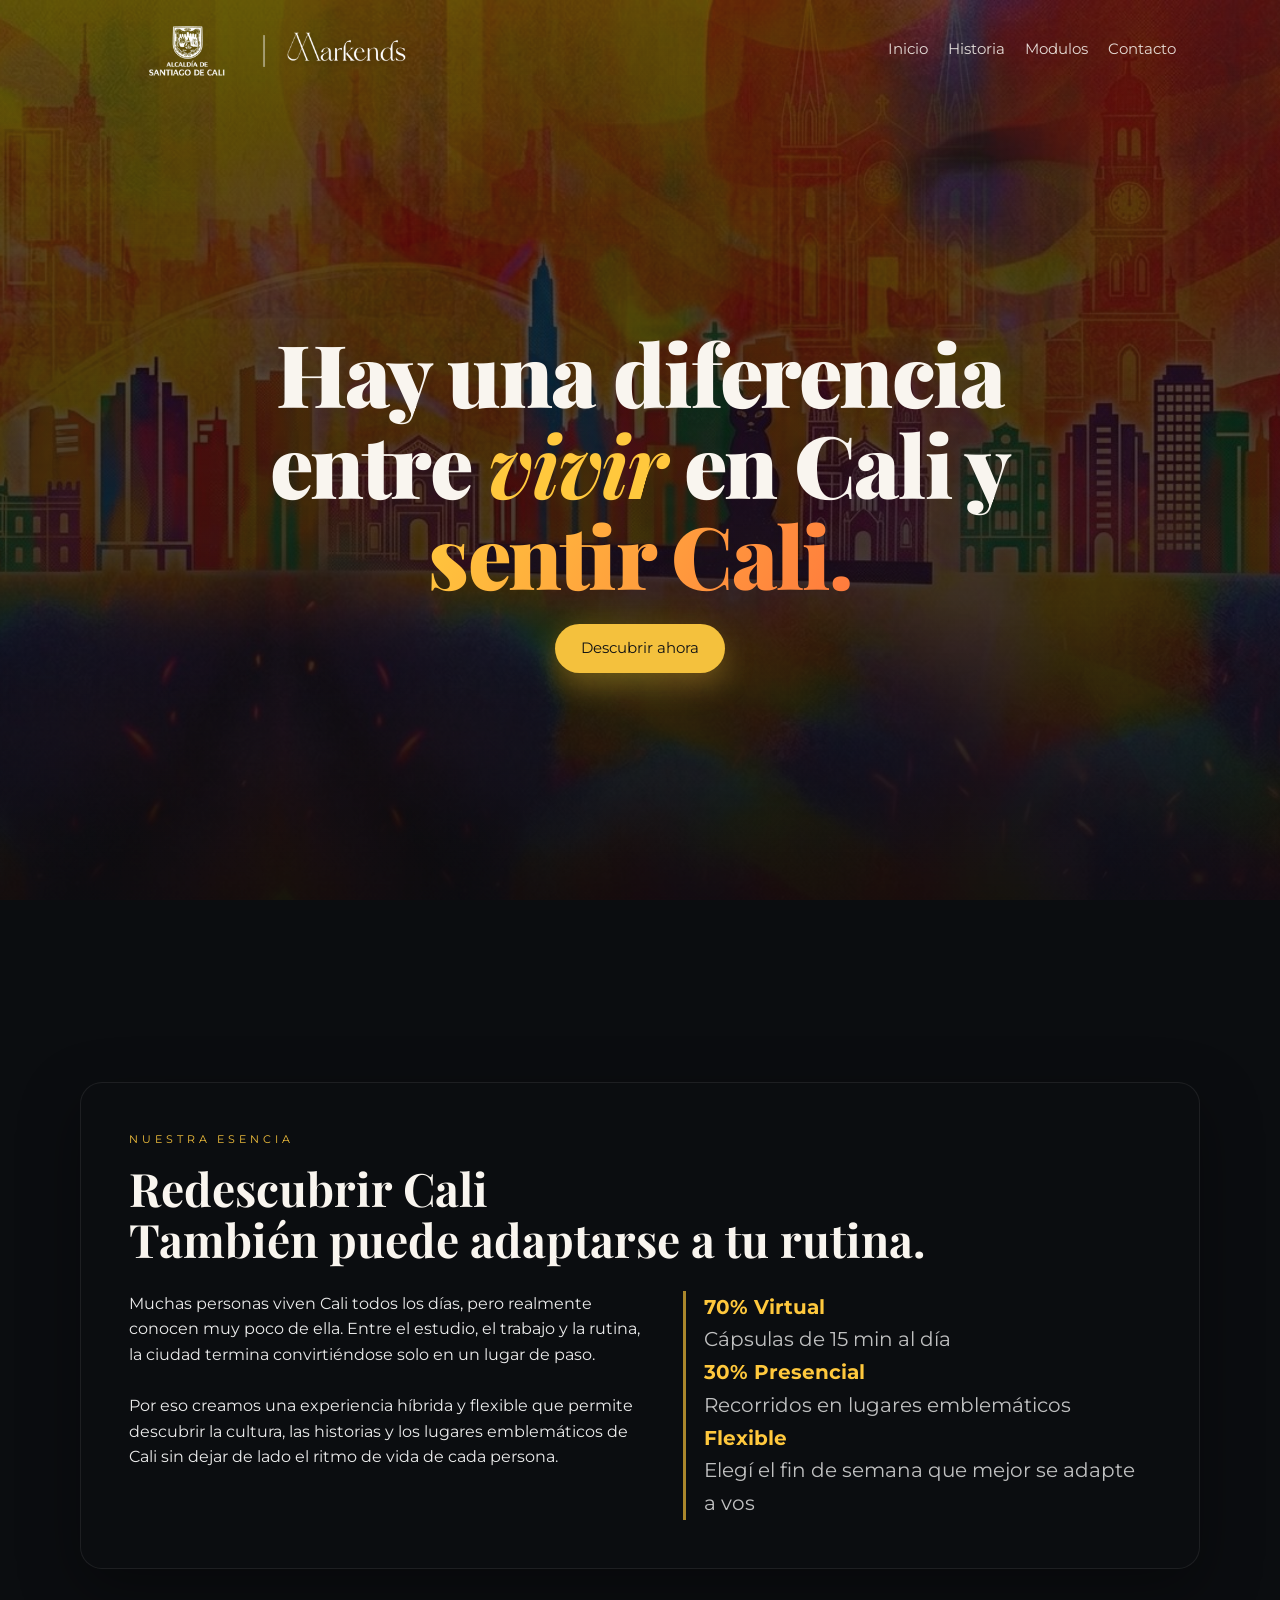
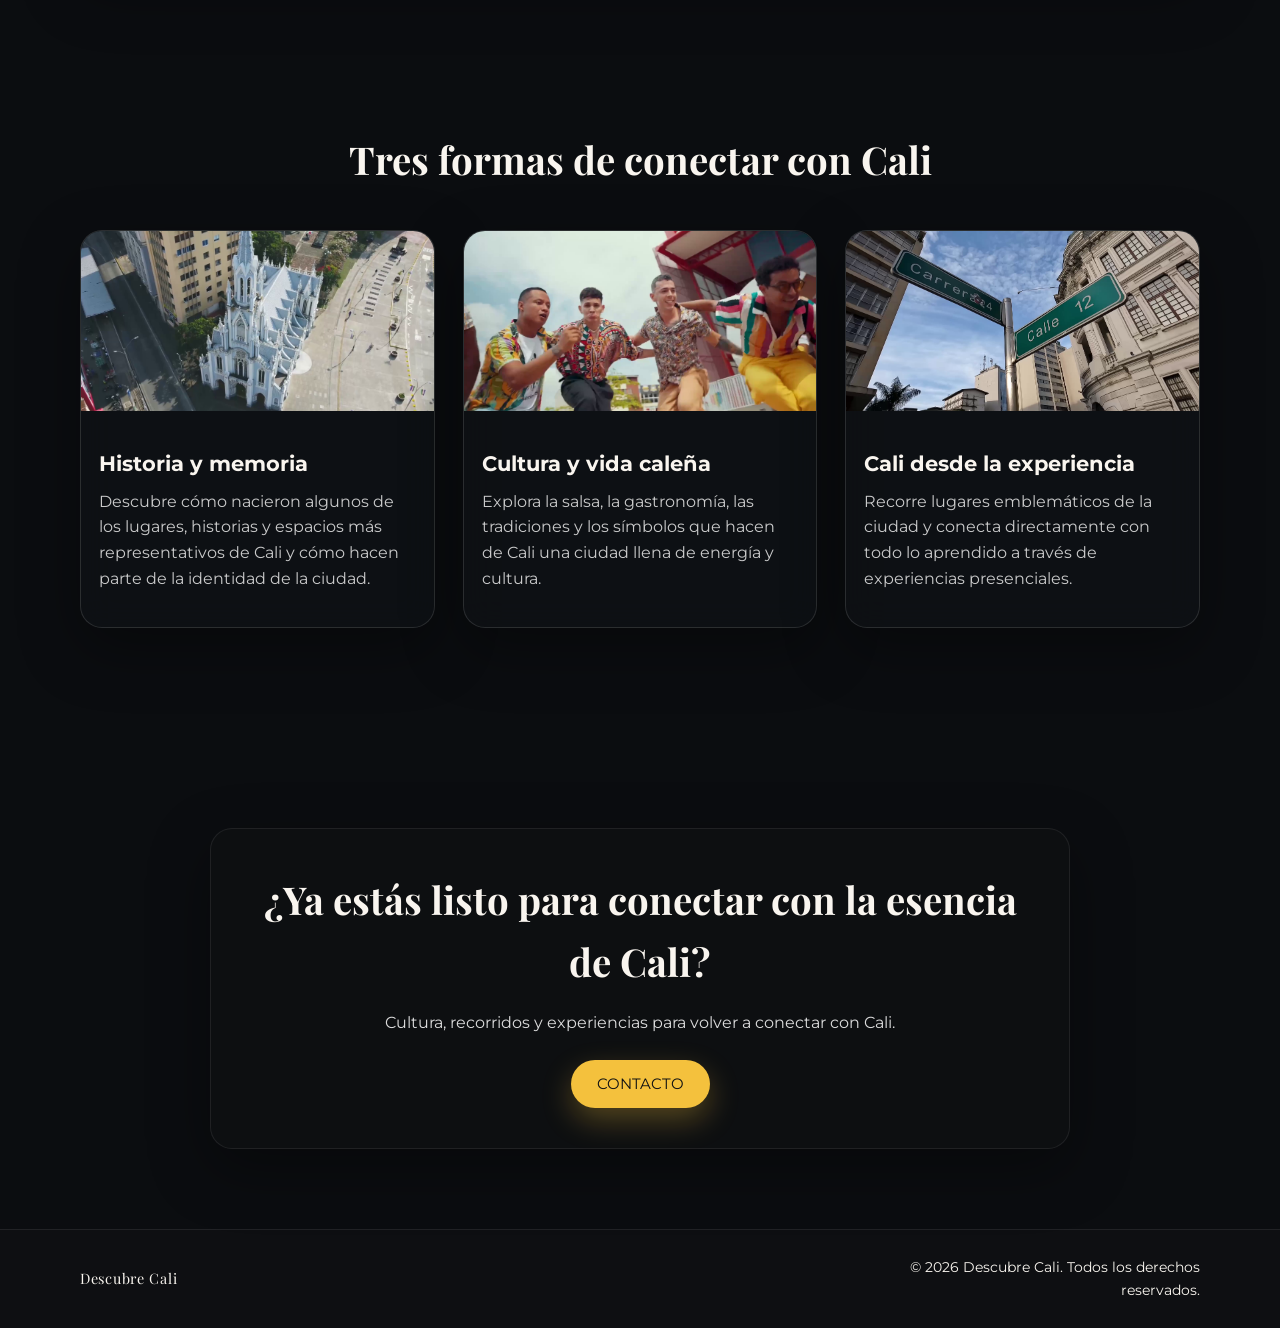
==== commit 3a1e3a9b: "el final se acerca3" ====
--- a/index.html
+++ b/index.html
@@ -91,6 +91,7 @@
             loop
             playsinline
             preload="metadata"
+            poster="media/poster1.png"
           >
             <source src="media/0522.mp4" type="video/mp4" />
           </video>
@@ -111,6 +112,7 @@
             loop
             playsinline
             preload="metadata"
+            poster="media/poster2.png"
           >
             <source src="media/0523.mp4" type="video/mp4" />
           </video>
@@ -131,6 +133,7 @@
             loop
             playsinline
             preload="metadata"
+            poster="media/poster3.png"
           >
             <source src="media/0524.mp4" type="video/mp4" />
           </video>
